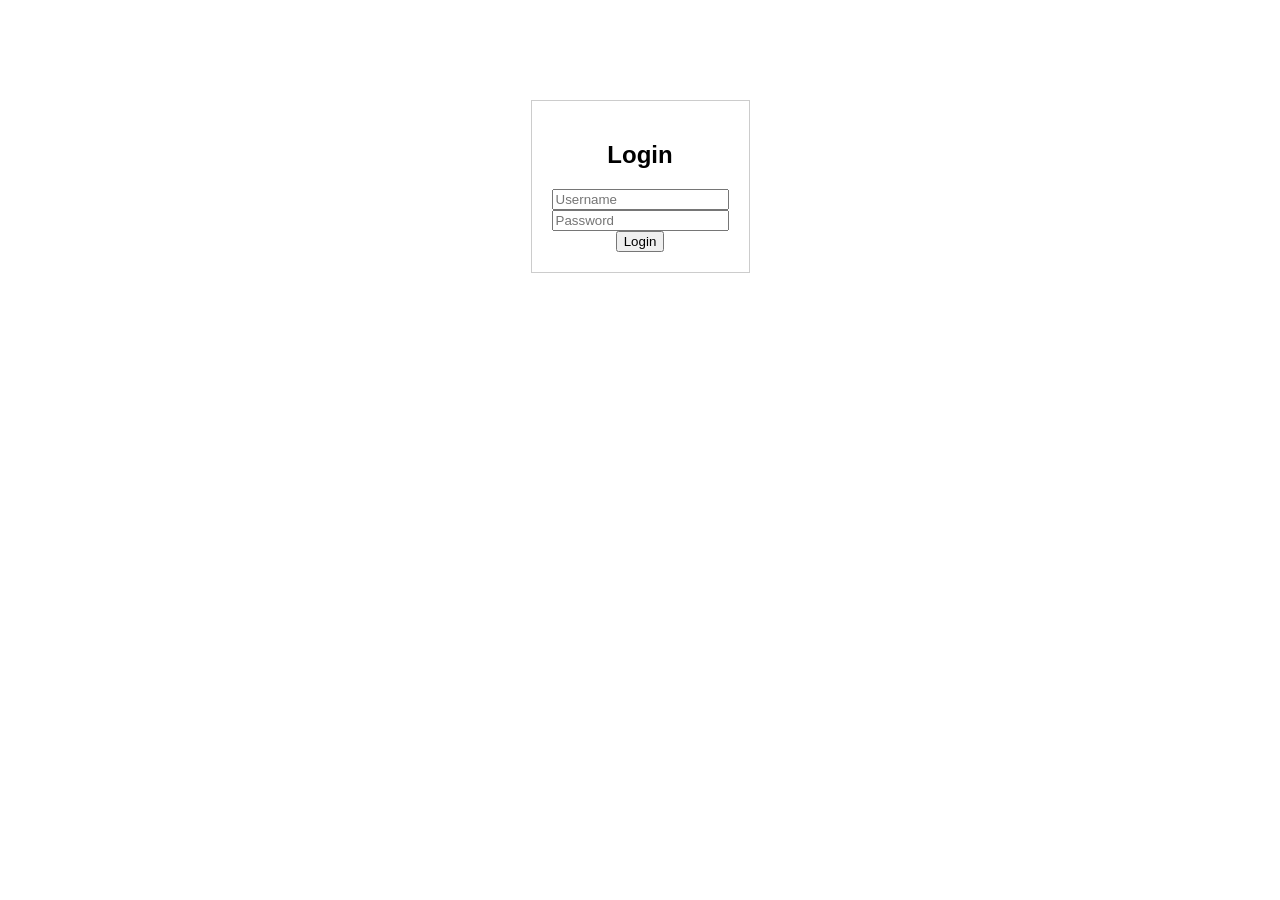
==== frontend/login.html @ 3c41e47d "Frontend pages + upload integration" ====
<!DOCTYPE html>
<html>
<head>
    <title>Login - ANSCOR AI</title>
    <link rel="stylesheet" href="style.css">
</head>
<body>
    <div class="container">
        <h2>Login</h2>
        <input type="text" placeholder="Username"><br>
        <input type="password" placeholder="Password"><br>
        <button onclick="login()">Login</button>
    </div>

<script>
function login(){
    window.location.href = "home.html";
}
</script>
</body>
</html>
---- frontend/style.css ----
body {
    font-family: Arial;
    text-align: center;
    margin-top: 100px;
}

.container {
    border: 1px solid #ccc;
    padding: 20px;
    display: inline-block;
}
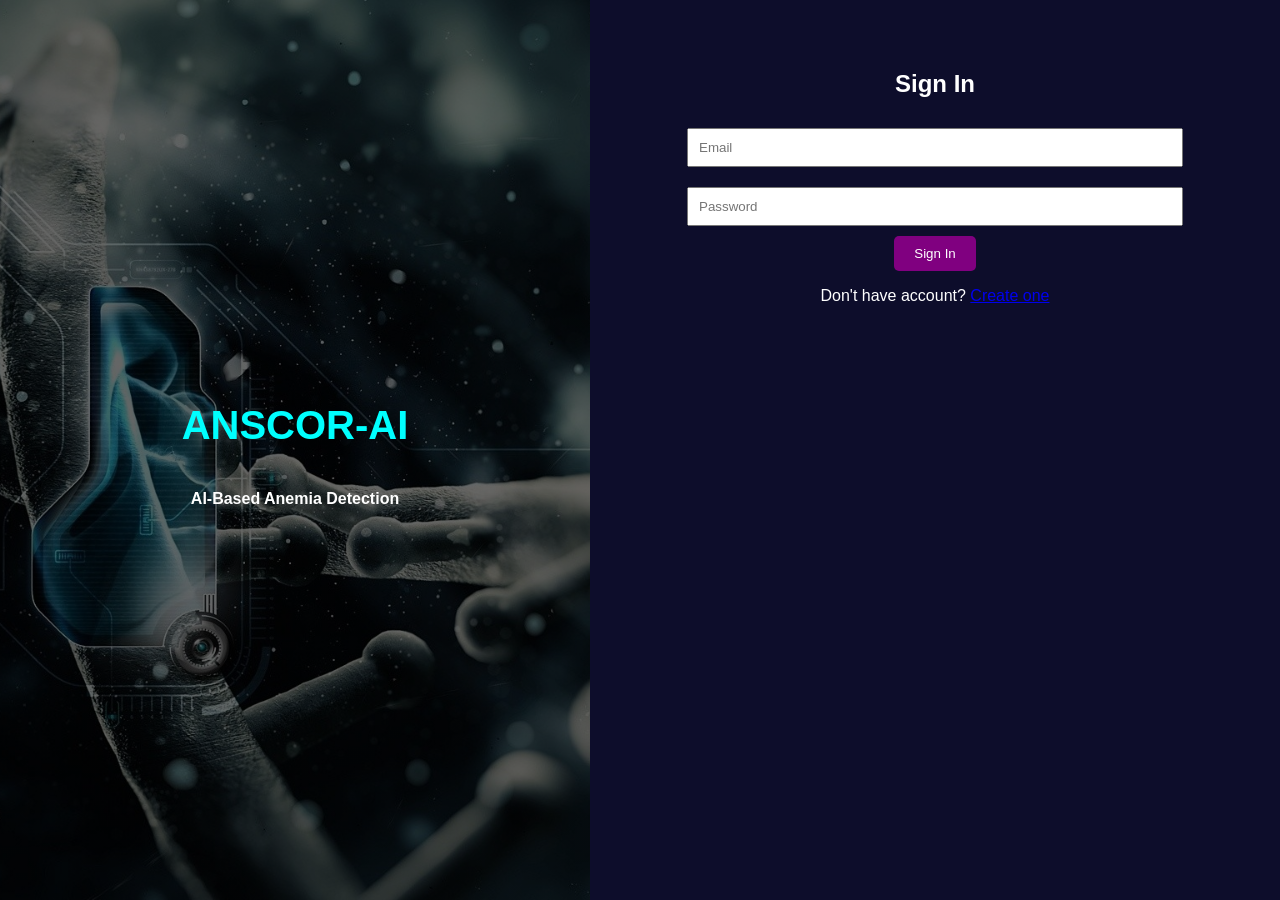
==== commit 66c75a1b: "UI updated + upload page + symptoms + profile improvements" ====
--- a/frontend/login.html
+++ b/frontend/login.html
@@ -1,21 +1,30 @@
 <!DOCTYPE html>
 <html>
 <head>
-    <title>Login - ANSCOR AI</title>
-    <link rel="stylesheet" href="style.css">
+<title>ANSCOR-AI Login</title>
+<link rel="stylesheet" href="style.css">
 </head>
-<body>
-    <div class="container">
-        <h2>Login</h2>
-        <input type="text" placeholder="Username"><br>
-        <input type="password" placeholder="Password"><br>
-        <button onclick="login()">Login</button>
-    </div>
 
-<script>
-function login(){
-    window.location.href = "home.html";
-}
-</script>
+<body class="split">
+
+<div class="left">
+    <h1>ANSCOR-AI</h1>
+    <p>AI-Based Anemia Detection</p>
+</div>
+
+<div class="right">
+    <h2>Sign In</h2>
+
+    <input id="email" type="email" placeholder="Email"><br>
+    <input id="password" type="password" placeholder="Password"><br>
+
+    <button onclick="login()">Sign In</button>
+
+    <p>Don't have account? 
+        <a href="signup.html">Create one</a>
+    </p>
+</div>
+
+<script src="script.js"></script>
 </body>
 </html>
--- a/frontend/style.css
+++ b/frontend/style.css
@@ -1,3 +1,17 @@
+body {
+    margin: 0;
+    font-family: Arial;
+
+    background: linear-gradient(rgba(0,0,0,0.6), rgba(0,0,0,0.6)),
+                url("./assets/medical.jpg");
+
+    background-size: cover;
+    background-position: center;
+    background-attachment: fixed;
+
+    color: white;
+}
+
 body {
     font-family: Arial;
     text-align: center;
@@ -8,4 +22,159 @@
     border: 1px solid #ccc;
     padding: 20px;
     display: inline-block;
+}
+body {
+    margin: 0;
+    font-family: Arial;
+}
+
+/* Split layout */
+.split {
+    display: flex;
+    height: 100vh;
+}
+
+.left h1 {
+    font-size: 40px;
+    color: #00ffff;
+}
+
+.left p {
+    color: #ffffff;
+    font-weight: bold;
+}
+
+.left {
+    width: 50%;
+    height: 100vh;
+    position: relative;
+
+    background: linear-gradient(rgba(0,0,0,0.6), rgba(0,0,0,0.6)),
+                url("./assets/bg.jpg");
+    background-size: cover;
+    background-position: center;
+
+    color: #00e6e6;   /* cyan text */
+    display: flex;
+    justify-content: center;
+    align-items: center;
+    flex-direction: column;
+}
+
+.right {
+    width: 50%;
+    padding: 50px;
+    background: #0d0d2b;
+    color: white;
+}
+
+input {
+    width: 80%;
+    padding: 10px;
+    margin: 10px;
+}
+
+button {
+    padding: 10px 20px;
+    background: purple;
+    color: white;
+    border: none;
+}
+
+/* Navbar */
+.navbar {
+    display: flex;
+    justify-content: space-between;
+    background: black;
+    color: white;
+    padding: 10px;
+}
+
+/* Upload icons */
+.options {
+    display: flex;
+    gap: 30px;
+    justify-content: center;
+}
+
+.options label {
+    text-align: center;
+    cursor: pointer;
+}
+
+.profile-box {
+    position: absolute;
+    top: 20px;
+    right: 20px;
+
+    background: rgba(0, 0, 0, 0.7);   /* dark transparent */
+    color: white;
+
+    padding: 20px;
+    border-radius: 10px;
+
+    box-shadow: 0px 0px 10px black;
+    width: 250px;
+    z-index: 1000;   /* ensures it shows above everything */
+}
+
+.profile-box p {
+    margin: 6px 0;
+    font-size: 14px;
+}
+
+.section {
+    background: rgba(0, 0, 0, 0.6);
+    margin: 30px auto;
+    padding: 20px;
+    width: 60%;
+    border-radius: 10px;
+    text-align: center;
+}
+
+.upload-box {
+    display: flex;
+    justify-content: space-around;
+    margin: 20px;
+}
+
+.upload-box label {
+    cursor: pointer;
+    padding: 15px;
+    background: #222;
+    border-radius: 10px;
+}
+
+.upload-box input {
+    display: none;
+}
+
+button {
+    padding: 10px 20px;
+    background: purple;
+    color: white;
+    border: none;
+    border-radius: 5px;
+}
+
+.survey {
+    width: 80%;
+    margin: auto;
+}
+
+.row {
+    display: flex;
+    justify-content: space-between;   /* left text, right checkbox */
+    align-items: center;
+
+    padding: 10px;
+    border-bottom: 1px solid gray;
+}
+
+.row span {
+    text-align: left;
+}
+
+.row input {
+    transform: scale(1.2);
 }
